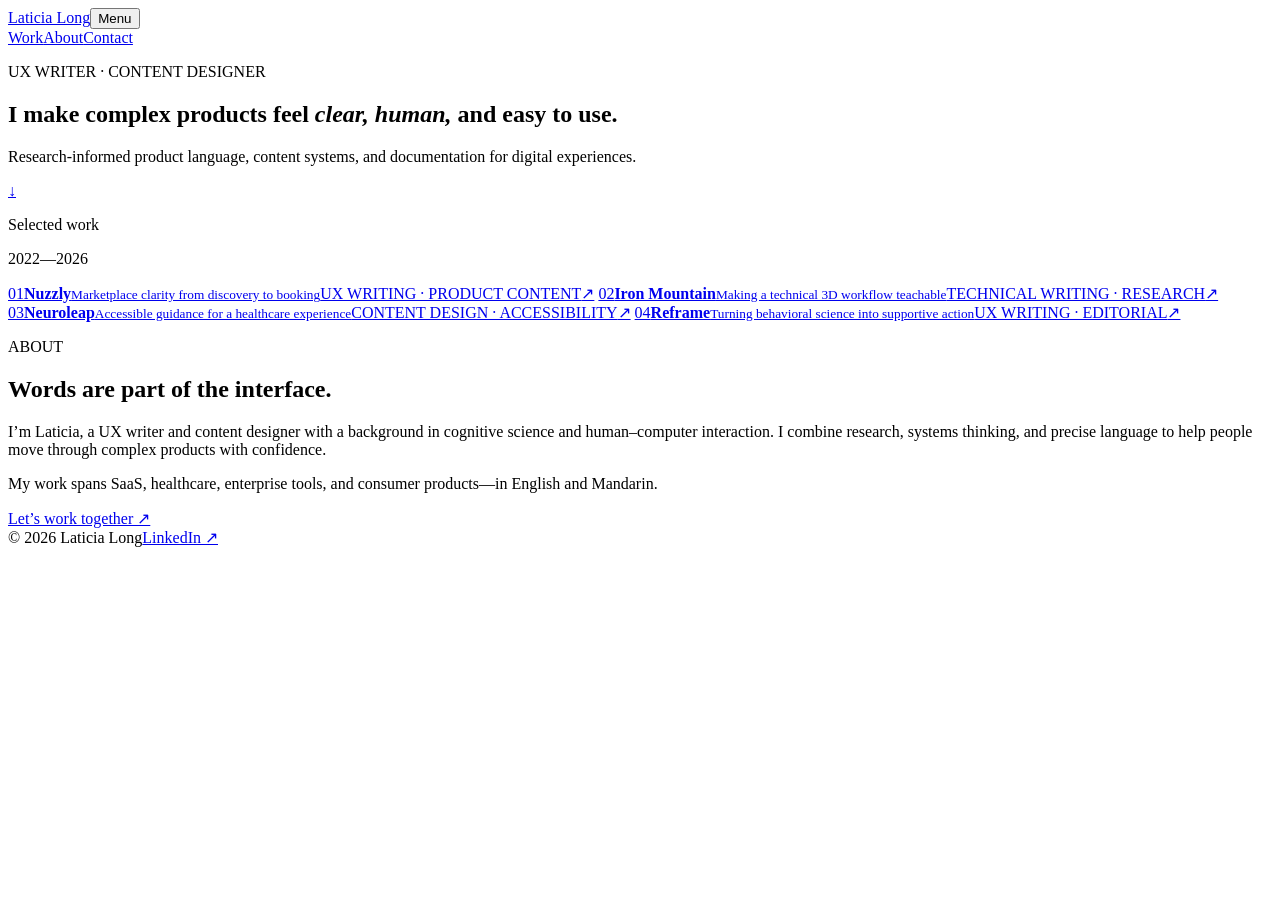
==== index.html @ d7cae29b "Initialize cream editorial UX writing portfolio" ====
<!doctype html>
<html lang="en"><head><meta charset="utf-8"><meta name="viewport" content="width=device-width,initial-scale=1"><meta name="description" content="Laticia Long is a UX writer and content designer creating clear, useful product experiences."><title>Laticia Long — UX Writer</title><link rel="stylesheet" href="assets/styles.css"><script defer src="assets/site.js"></script></head>
<body><header class="nav"><a class="wordmark" href="./">Laticia Long</a><button class="menu" aria-expanded="false" aria-controls="navlinks">Menu</button><nav id="navlinks"><a href="#work">Work</a><a href="#about">About</a><a href="mailto:laticia.long@gmail.com">Contact</a></nav></header>
<main>
<section class="hero"><p class="eyebrow">UX WRITER · CONTENT DESIGNER</p><h1>I make complex products feel <em>clear, human,</em> and easy to use.</h1><div class="hero-foot"><p>Research-informed product language, content systems, and documentation for digital experiences.</p><a class="round-link" href="#work" aria-label="View selected work">↓</a></div></section>
<section id="work" class="work"><div class="section-head"><p>Selected work</p><p>2022—2026</p></div>
<a class="project" href="nuzzly/"><span class="num">01</span><span><strong>Nuzzly</strong><small>Marketplace clarity from discovery to booking</small></span><span class="tags">UX WRITING · PRODUCT CONTENT</span><span class="arrow">↗</span></a>
<a class="project" href="iron-mountain/"><span class="num">02</span><span><strong>Iron Mountain</strong><small>Making a technical 3D workflow teachable</small></span><span class="tags">TECHNICAL WRITING · RESEARCH</span><span class="arrow">↗</span></a>
<a class="project" href="neuroleap/"><span class="num">03</span><span><strong>Neuroleap</strong><small>Accessible guidance for a healthcare experience</small></span><span class="tags">CONTENT DESIGN · ACCESSIBILITY</span><span class="arrow">↗</span></a>
<a class="project" href="reframe/"><span class="num">04</span><span><strong>Reframe</strong><small>Turning behavioral science into supportive action</small></span><span class="tags">UX WRITING · EDITORIAL</span><span class="arrow">↗</span></a>
</section>
<section id="about" class="about"><p class="eyebrow">ABOUT</p><div><h2>Words are part of the interface.</h2><p>I’m Laticia, a UX writer and content designer with a background in cognitive science and human–computer interaction. I combine research, systems thinking, and precise language to help people move through complex products with confidence.</p><p>My work spans SaaS, healthcare, enterprise tools, and consumer products—in English and Mandarin.</p><a class="text-link" href="mailto:laticia.long@gmail.com">Let’s work together ↗</a></div></section>
</main><footer><span>© 2026 Laticia Long</span><a href="https://www.linkedin.com/in/laticia-l/">LinkedIn ↗</a></footer></body></html>
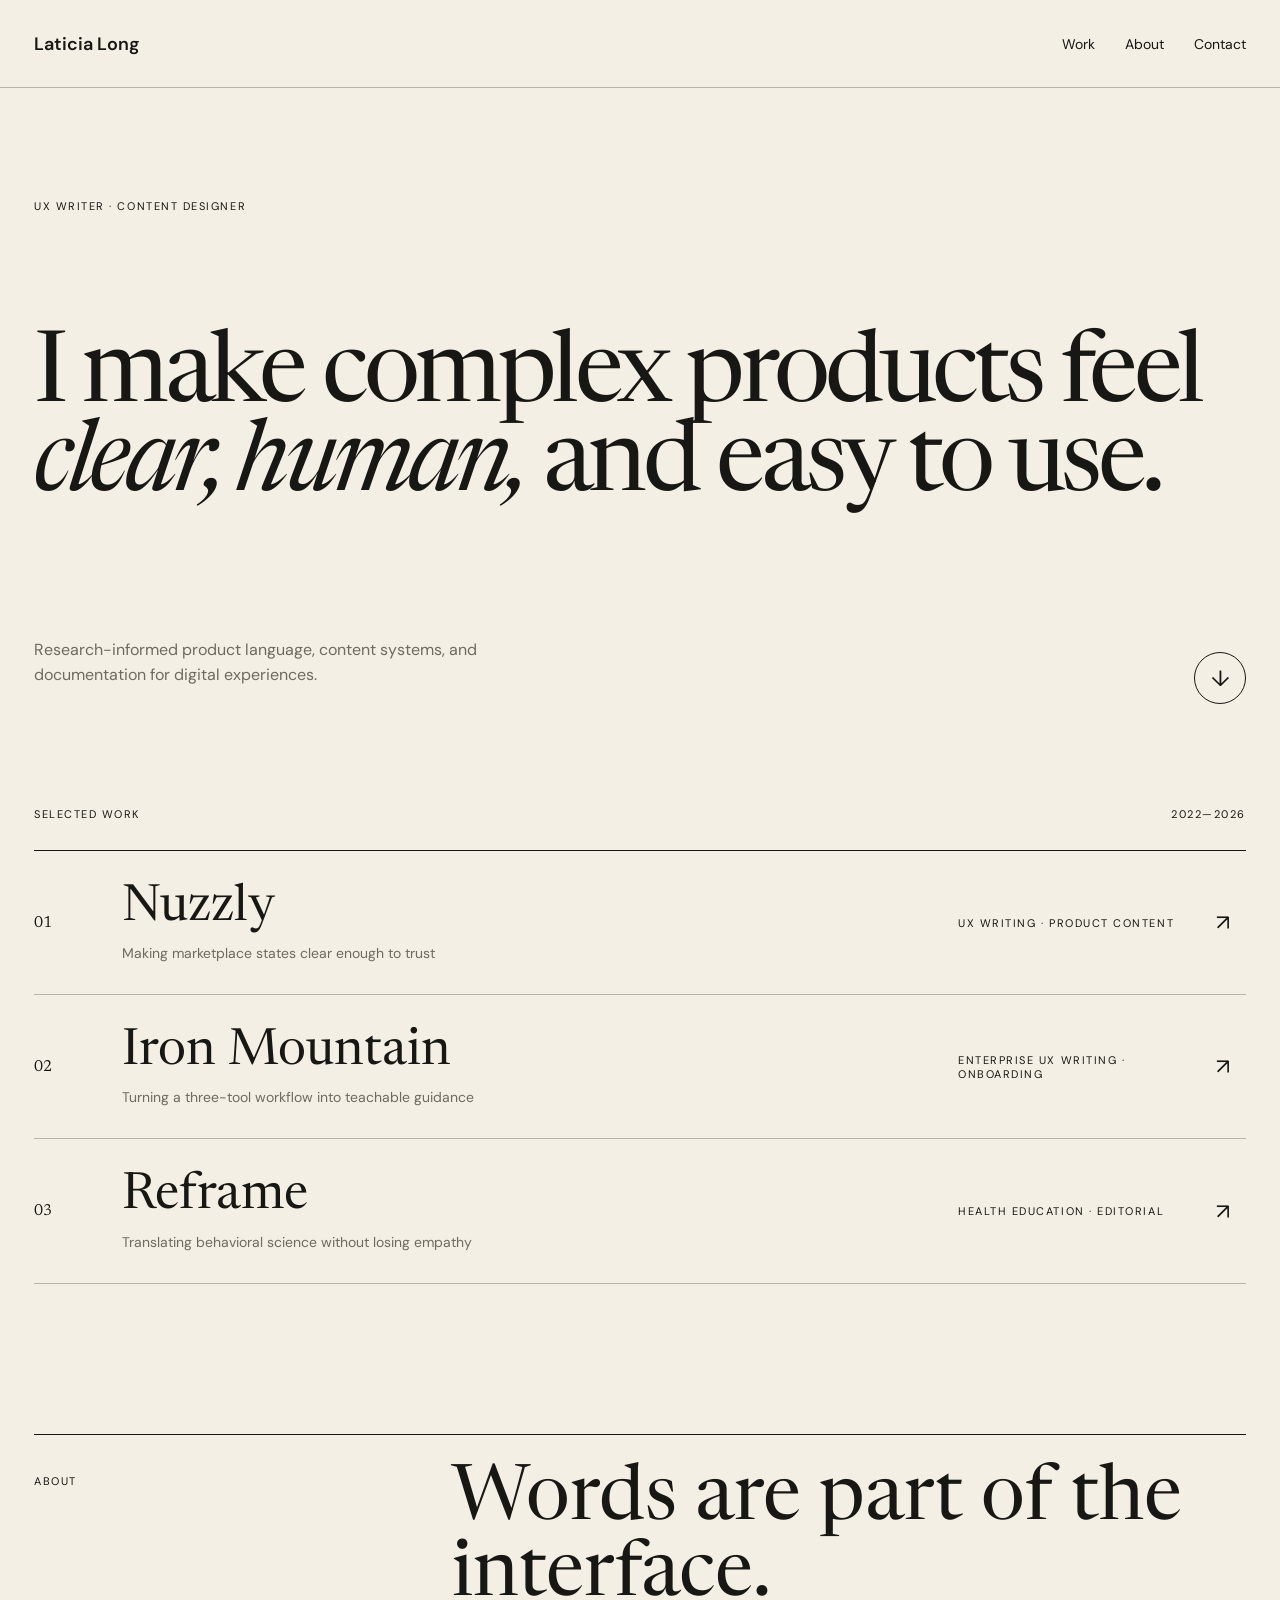
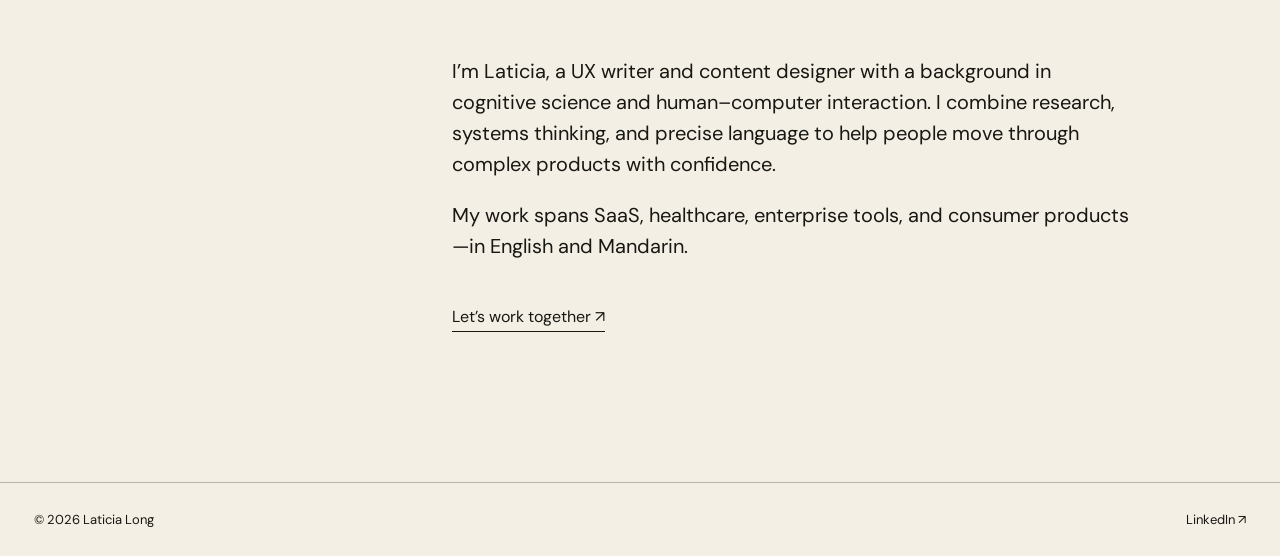
==== commit 74cb9958: "Remove Neuroleap and update selected work" ====
--- a/index.html
+++ b/index.html
@@ -1,13 +1,9 @@
 <!doctype html>
-<html lang="en"><head><meta charset="utf-8"><meta name="viewport" content="width=device-width,initial-scale=1"><meta name="description" content="Laticia Long is a UX writer and content designer creating clear, useful product experiences."><title>Laticia Long — UX Writer</title><link rel="stylesheet" href="assets/styles.css"><script defer src="assets/site.js"></script></head>
+<html lang="en"><head><meta charset="utf-8"><meta name="viewport" content="width=device-width,initial-scale=1"><meta name="description" content="Laticia Long is a UX writer and content designer creating clear, useful product experiences."><title>Laticia Long — UX Writer</title><link rel="stylesheet" href="assets/styles.css?v=6"><script defer src="assets/site.js"></script></head>
 <body><header class="nav"><a class="wordmark" href="./">Laticia Long</a><button class="menu" aria-expanded="false" aria-controls="navlinks">Menu</button><nav id="navlinks"><a href="#work">Work</a><a href="#about">About</a><a href="mailto:laticia.long@gmail.com">Contact</a></nav></header>
-<main>
-<section class="hero"><p class="eyebrow">UX WRITER · CONTENT DESIGNER</p><h1>I make complex products feel <em>clear, human,</em> and easy to use.</h1><div class="hero-foot"><p>Research-informed product language, content systems, and documentation for digital experiences.</p><a class="round-link" href="#work" aria-label="View selected work">↓</a></div></section>
+<main><section class="hero"><p class="eyebrow">UX WRITER · CONTENT DESIGNER</p><h1>I make complex products feel <em>clear, human,</em> and easy to use.</h1><div class="hero-foot"><p>Research-informed product language, content systems, and documentation for digital experiences.</p><a class="round-link" href="#work" aria-label="View selected work">↓</a></div></section>
 <section id="work" class="work"><div class="section-head"><p>Selected work</p><p>2022—2026</p></div>
-<a class="project" href="nuzzly/"><span class="num">01</span><span><strong>Nuzzly</strong><small>Marketplace clarity from discovery to booking</small></span><span class="tags">UX WRITING · PRODUCT CONTENT</span><span class="arrow">↗</span></a>
-<a class="project" href="iron-mountain/"><span class="num">02</span><span><strong>Iron Mountain</strong><small>Making a technical 3D workflow teachable</small></span><span class="tags">TECHNICAL WRITING · RESEARCH</span><span class="arrow">↗</span></a>
-<a class="project" href="neuroleap/"><span class="num">03</span><span><strong>Neuroleap</strong><small>Accessible guidance for a healthcare experience</small></span><span class="tags">CONTENT DESIGN · ACCESSIBILITY</span><span class="arrow">↗</span></a>
-<a class="project" href="reframe/"><span class="num">04</span><span><strong>Reframe</strong><small>Turning behavioral science into supportive action</small></span><span class="tags">UX WRITING · EDITORIAL</span><span class="arrow">↗</span></a>
-</section>
-<section id="about" class="about"><p class="eyebrow">ABOUT</p><div><h2>Words are part of the interface.</h2><p>I’m Laticia, a UX writer and content designer with a background in cognitive science and human–computer interaction. I combine research, systems thinking, and precise language to help people move through complex products with confidence.</p><p>My work spans SaaS, healthcare, enterprise tools, and consumer products—in English and Mandarin.</p><a class="text-link" href="mailto:laticia.long@gmail.com">Let’s work together ↗</a></div></section>
-</main><footer><span>© 2026 Laticia Long</span><a href="https://www.linkedin.com/in/laticia-l/">LinkedIn ↗</a></footer></body></html>+<a class="project" href="nuzzly/"><span class="num">01</span><span><strong>Nuzzly</strong><small>Making marketplace states clear enough to trust</small></span><span class="tags">UX WRITING · PRODUCT CONTENT</span><span class="arrow">↗</span></a>
+<a class="project" href="iron-mountain/"><span class="num">02</span><span><strong>Iron Mountain</strong><small>Turning a three-tool workflow into teachable guidance</small></span><span class="tags">ENTERPRISE UX WRITING · ONBOARDING</span><span class="arrow">↗</span></a>
+<a class="project" href="reframe/"><span class="num">03</span><span><strong>Reframe</strong><small>Translating behavioral science without losing empathy</small></span><span class="tags">HEALTH EDUCATION · EDITORIAL</span><span class="arrow">↗</span></a>
+</section><section id="about" class="about"><p class="eyebrow">ABOUT</p><div><h2>Words are part of the interface.</h2><p>I’m Laticia, a UX writer and content designer with a background in cognitive science and human–computer interaction. I combine research, systems thinking, and precise language to help people move through complex products with confidence.</p><p>My work spans SaaS, healthcare, enterprise tools, and consumer products—in English and Mandarin.</p><a class="text-link" href="mailto:laticia.long@gmail.com">Let’s work together ↗</a></div></section></main><footer><span>© 2026 Laticia Long</span><a href="https://www.linkedin.com/in/laticia-l/">LinkedIn ↗</a></footer></body></html>
--- a/assets/styles.css
+++ b/assets/styles.css
@@ -0,0 +1,25 @@
+@import url('https://fonts.googleapis.com/css2?family=DM+Sans:wght@400;500;600&family=Newsreader:ital,opsz,wght@0,6..72,400;1,6..72,400&display=swap');
+:root{--cream:#f4efe4;--ink:#171713;--muted:#6e6a61;--line:#bbb3a5;--paper:#fbf8f0;--coral:#e7654f;--max:1380px}
+*{box-sizing:border-box}html{scroll-behavior:smooth}body{margin:0;background:var(--cream);color:var(--ink);font-family:"DM Sans",sans-serif}a{color:inherit;text-decoration:none}.nav,main,footer{max-width:var(--max);margin:auto}.nav{height:88px;padding:0 34px;display:flex;align-items:center;justify-content:space-between;border-bottom:1px solid var(--line)}.wordmark{font-weight:600;font-size:18px}.nav nav{display:flex;gap:30px;font-size:14px}.nav a:hover,.text-link:hover{opacity:.55}.menu{display:none;border:0;background:none;font:inherit}.hero{padding:100px 34px 74px;min-height:690px;display:flex;flex-direction:column;justify-content:space-between}.eyebrow,.section-head,.meta dt,.tags{font-size:11px;letter-spacing:.14em;text-transform:uppercase}.hero h1{font:400 clamp(56px,7.7vw,118px)/.91 "Newsreader",serif;letter-spacing:-.045em;max-width:1200px;margin:50px 0}.hero h1 em{font-weight:400}.hero-foot{display:flex;align-items:end;justify-content:space-between}.hero-foot p{max-width:455px;line-height:1.55;color:var(--muted)}.round-link{width:52px;height:52px;border:1px solid var(--ink);border-radius:50%;display:grid;place-items:center;font-size:22px}.work{padding:0 34px}.section-head{display:flex;justify-content:space-between;border-bottom:1px solid var(--ink);padding:18px 0}.project{display:grid;grid-template-columns:70px 1fr 240px 30px;gap:18px;align-items:center;border-bottom:1px solid var(--line);padding:32px 0;transition:padding .25s,background .25s}.project:hover{padding-left:12px;background:rgba(255,255,255,.2)}.project strong{font:400 clamp(31px,4vw,54px)/1 "Newsreader",serif}.project small{display:block;color:var(--muted);margin-top:10px;font-size:14px}.num{font-family:"Newsreader",serif}.arrow{font-size:22px}.about{margin:150px 34px;display:grid;grid-template-columns:1fr 2.1fr;gap:40px;border-top:1px solid var(--ink);padding-top:28px}.about h2{font:400 clamp(42px,6vw,80px)/1 "Newsreader",serif;margin:0 0 40px}.about div p{max-width:680px;font-size:20px;line-height:1.55}.text-link{display:inline-block;border-bottom:1px solid;margin-top:24px;padding-bottom:4px}footer{margin-top:80px;padding:28px 34px;display:flex;justify-content:space-between;border-top:1px solid var(--line);font-size:13px}
+.case-hero{padding:88px 34px 70px}.back{font-size:13px}.case-hero h1{font:400 clamp(68px,10vw,145px)/.85 "Newsreader",serif;letter-spacing:-.05em;margin:100px 0 30px}.dek{font:400 clamp(25px,3.2vw,46px)/1.12 "Newsreader",serif;max-width:860px}.meta{display:grid;grid-template-columns:repeat(4,1fr);gap:25px;border-top:1px solid var(--ink);margin-top:80px;padding-top:20px}.meta dl{margin:0}.meta dd{margin:9px 0 0;color:var(--muted);line-height:1.45}.case-body{background:var(--paper);padding:100px max(34px,calc((100vw - 1100px)/2))}.story{display:grid;grid-template-columns:240px 1fr;gap:70px;padding:70px 0;border-top:1px solid var(--line)}.story:first-child{padding-top:0;border:0}.story h2{font:400 clamp(35px,4vw,56px)/1 "Newsreader",serif;margin:0}.copy{max-width:720px}.copy p,.copy li{font-size:18px;line-height:1.65}.copy h3{margin:35px 0 8px;font-size:13px;letter-spacing:.1em;text-transform:uppercase}.callout{margin:30px 0;padding:25px;border-left:3px solid var(--coral);background:var(--cream);font:400 25px/1.3 "Newsreader",serif}.outcomes{display:grid;grid-template-columns:repeat(3,1fr);gap:12px;margin-top:30px}.outcomes div{background:var(--cream);padding:24px}.outcomes strong{display:block;font:400 34px "Newsreader",serif}.next{display:flex;justify-content:space-between;align-items:center;padding:70px 34px;font:400 clamp(30px,5vw,65px) "Newsreader",serif}
+@media(max-width:760px){.nav{height:70px;padding:0 20px}.menu{display:block}.nav nav{display:none;position:absolute;top:70px;left:0;right:0;background:var(--cream);padding:24px 20px;border-bottom:1px solid;z-index:3}.nav nav.open{display:flex;flex-direction:column}.hero{padding:70px 20px 55px;min-height:620px}.hero h1{font-size:55px}.project{grid-template-columns:40px 1fr 24px;padding:25px 0}.project .tags{display:none}.work{padding:0 20px}.about{margin:100px 20px;grid-template-columns:1fr}.about div p{font-size:17px}.case-hero{padding:60px 20px}.case-hero h1{font-size:64px;margin:70px 0 25px}.meta{grid-template-columns:1fr 1fr}.case-body{padding:70px 20px}.story{grid-template-columns:1fr;gap:22px}.copy p,.copy li{font-size:16px}.outcomes{grid-template-columns:1fr}.next,footer{padding-left:20px;padding-right:20px}}
+.case-kicker{margin:72px 0 -70px;font-size:11px;letter-spacing:.14em;text-transform:uppercase;color:var(--coral)}
+.nuzzly-hero{background:linear-gradient(135deg,var(--cream) 0%,#f7e8df 100%)}
+.copy-pair{display:grid;grid-template-columns:1fr 1fr;gap:12px;margin:30px 0}
+.copy-pair>div,.pattern-list>div{padding:24px;background:var(--cream);border:1px solid var(--line)}
+.copy-pair .after{border-color:var(--coral)}
+.copy-pair strong,.pattern-list strong{display:block;font:400 25px/1.2 "Newsreader",serif;margin:14px 0 8px}
+.copy-pair p,.pattern-list p{font-size:14px;line-height:1.5;margin:0;color:var(--muted)}
+.copy-label{font-size:10px;letter-spacing:.13em;text-transform:uppercase}
+.copy-pair button{margin-top:18px;padding:11px 15px;border:0;border-radius:3px;background:var(--coral);color:white;font:600 12px "DM Sans",sans-serif}
+.steps{list-style:none;padding:0;margin:32px 0}.steps li{display:grid;grid-template-columns:170px 1fr;gap:20px;padding:18px 0;border-top:1px solid var(--line)}.steps span{color:var(--muted)}
+.pattern-list{display:grid;grid-template-columns:repeat(3,1fr);gap:12px;margin:30px 0}.pattern-list>div>span{font-size:10px;letter-spacing:.12em;text-transform:uppercase;color:var(--muted)}
+.checklist{list-style:none;padding:0}.checklist li{padding:15px 0 15px 30px;border-bottom:1px solid var(--line);position:relative}.checklist li:before{content:"✓";position:absolute;left:0;color:var(--coral)}
+.note{margin-top:28px!important;font-size:14px!important;color:var(--muted)}
+@media(max-width:760px){.case-kicker{margin:55px 0 -35px}.copy-pair,.pattern-list{grid-template-columns:1fr}.steps li{grid-template-columns:1fr;gap:7px}}
+/* Nuzzly writing-first case study */
+.writing-first{max-width:var(--max)}.writing-first img{display:block;width:100%;height:auto}.writing-intro,.writing-outcome{display:grid;grid-template-columns:170px 1fr;gap:50px;padding:110px max(34px,calc((100vw - 1160px)/2));background:var(--paper)}.writing-intro h2,.writing-outcome h2{font:400 clamp(42px,5vw,70px)/.98 "Newsreader",serif;margin:0 0 30px;max-width:850px}.writing-intro div>p,.writing-outcome div>p{max-width:720px;font-size:18px;line-height:1.65}.writing-story{padding:120px max(34px,calc((100vw - 1160px)/2));background:var(--paper);border-top:1px solid var(--line)}.writing-story:nth-of-type(odd){background:var(--cream)}.writing-story>header{display:grid;grid-template-columns:170px 1fr;gap:45px}.writing-story>header>span{font:400 25px "Newsreader",serif;color:var(--coral)}.writing-story header p{font-size:11px;letter-spacing:.14em;margin:5px 0 15px}.writing-story h2{font:400 clamp(42px,5vw,68px)/.98 "Newsreader",serif;margin:0;max-width:880px}.story-lead{max-width:720px;margin:38px 0 55px 215px;font-size:18px;line-height:1.65}.evidence-pair{display:grid;grid-template-columns:1fr 1fr;gap:22px;margin:30px 0 50px}.evidence-pair figure,.phone-pair figure{background:#eee5da;padding:20px}.evidence-pair figure:nth-child(2),.phone-pair figure:nth-child(2){background:#f3d8d1}.evidence-label{font-size:10px;letter-spacing:.12em;text-transform:uppercase;padding-bottom:14px}.after-label{color:#b43b2f}.evidence-pair img{aspect-ratio:1.3/1;object-fit:contain;background:#fff}.writing-first figcaption{display:flex;gap:18px;padding:17px 3px 0;font-size:13px;line-height:1.45}.writing-first figcaption b{min-width:max-content;text-transform:uppercase;letter-spacing:.09em;font-size:10px}.writing-first figcaption span{color:var(--muted)}.string-comparison{display:grid;grid-template-columns:1fr 1fr;gap:1px;background:var(--line);border:1px solid var(--line);margin-top:30px}.string-comparison>div{background:var(--paper);padding:30px}.string-comparison span,.rewrite-card>span,.governance-grid span{font-size:10px;letter-spacing:.12em;text-transform:uppercase;color:var(--coral)}.string-comparison s,.string-comparison strong{display:block;font:400 27px/1.2 "Newsreader",serif;margin:16px 0}.string-comparison strong{color:#a6372c}.string-comparison p{color:var(--muted);line-height:1.5}.phone-pair{display:grid;grid-template-columns:1fr 1fr;gap:25px;max-width:900px;margin:auto}.phone-pair img{max-height:720px;object-fit:contain}.microcopy-table{border-top:1px solid var(--ink);margin:45px 0 65px}.microcopy-table>div{display:grid;grid-template-columns:135px 1fr 1.2fr 1.35fr;gap:20px;padding:20px 5px;border-bottom:1px solid var(--line);align-items:start}.microcopy-table .table-head{font-size:10px;letter-spacing:.12em;text-transform:uppercase}.microcopy-table strong{color:#a6372c}.microcopy-table p{margin:0;color:var(--muted);font-size:14px;line-height:1.45}.single-evidence{max-width:980px;margin:40px auto;background:#eee5da;padding:26px}.single-evidence img{max-height:760px;object-fit:contain;background:#fff}.support-layout{display:grid;grid-template-columns:1fr 1fr;gap:35px;align-items:center;margin-top:55px}.support-layout figure{background:#eee5da;padding:22px}.support-layout img{max-height:650px;object-fit:contain}.rewrite-card{background:#f3d8d1;padding:45px}.rewrite-card blockquote{font:400 30px/1.25 "Newsreader",serif;margin:28px 0}.rewrite-card>strong{display:inline-block;background:var(--coral);color:#fff;padding:13px 16px;border-radius:3px}.rewrite-card p{line-height:1.55;color:var(--muted)}.dashboard-crop{overflow:hidden;background:#fff}.dashboard-crop img{transform:translateY(-2.5%);margin-bottom:-2.5%}.governance-grid{display:grid;grid-template-columns:1fr 1fr;gap:1px;background:var(--line);border:1px solid var(--line);margin-top:35px}.governance-grid>div{background:var(--paper);padding:28px}.governance-grid s,.governance-grid strong{display:block;font:400 24px/1.2 "Newsreader",serif;margin:14px 0}.governance-grid strong{color:#a6372c}.governance-grid p{color:var(--muted)}.secondary{background:#eee8dc!important}.compact-pair{margin-top:55px}.writing-outcome{border-top:1px solid var(--line)}
+@media(max-width:760px){.writing-intro,.writing-outcome,.writing-story{padding:75px 20px}.writing-intro,.writing-outcome,.writing-story>header{grid-template-columns:1fr;gap:22px}.story-lead{margin:28px 0 40px}.evidence-pair,.phone-pair,.string-comparison,.support-layout,.governance-grid{grid-template-columns:1fr}.microcopy-table>div{grid-template-columns:95px 1fr}.microcopy-table>div p{grid-column:2}.microcopy-table .table-head span:nth-child(n+3){display:none}.single-evidence{padding:15px}.rewrite-card{padding:28px}.writing-first figcaption{display:block}.writing-first figcaption b{display:block;margin-bottom:7px}}
+
+.copy-evolution{display:grid;grid-template-columns:1fr 36px 1fr 36px 1fr;gap:0;align-items:stretch;margin-top:42px}.evolution-step{border:1px solid var(--line);padding:28px;background:var(--paper)}.evolution-step span,.action-issue span{font-size:10px;letter-spacing:.12em;text-transform:uppercase;color:var(--coral)}.evolution-step strong{display:block;font:400 23px/1.25 "Newsreader",serif;margin:16px 0}.evolution-step p{color:var(--muted);line-height:1.5;font-size:14px}.recommended-step{background:#f3d8d1;border-color:#dc9283}.evolution-arrow{display:grid;place-items:center;font-size:24px;color:var(--coral)}.action-issue{display:grid;grid-template-columns:1fr 1fr;gap:1px;background:var(--line);border:1px solid var(--line);margin-top:28px}.action-issue>div{background:var(--paper);padding:28px}.action-issue s,.action-issue strong{display:block;font:400 25px/1.2 "Newsreader",serif;margin:15px 0}.action-issue strong{color:#a6372c}.action-issue p{color:var(--muted);line-height:1.5}
+@media(max-width:760px){.copy-evolution{grid-template-columns:1fr}.evolution-arrow{height:38px;transform:rotate(90deg)}.action-issue{grid-template-columns:1fr}}
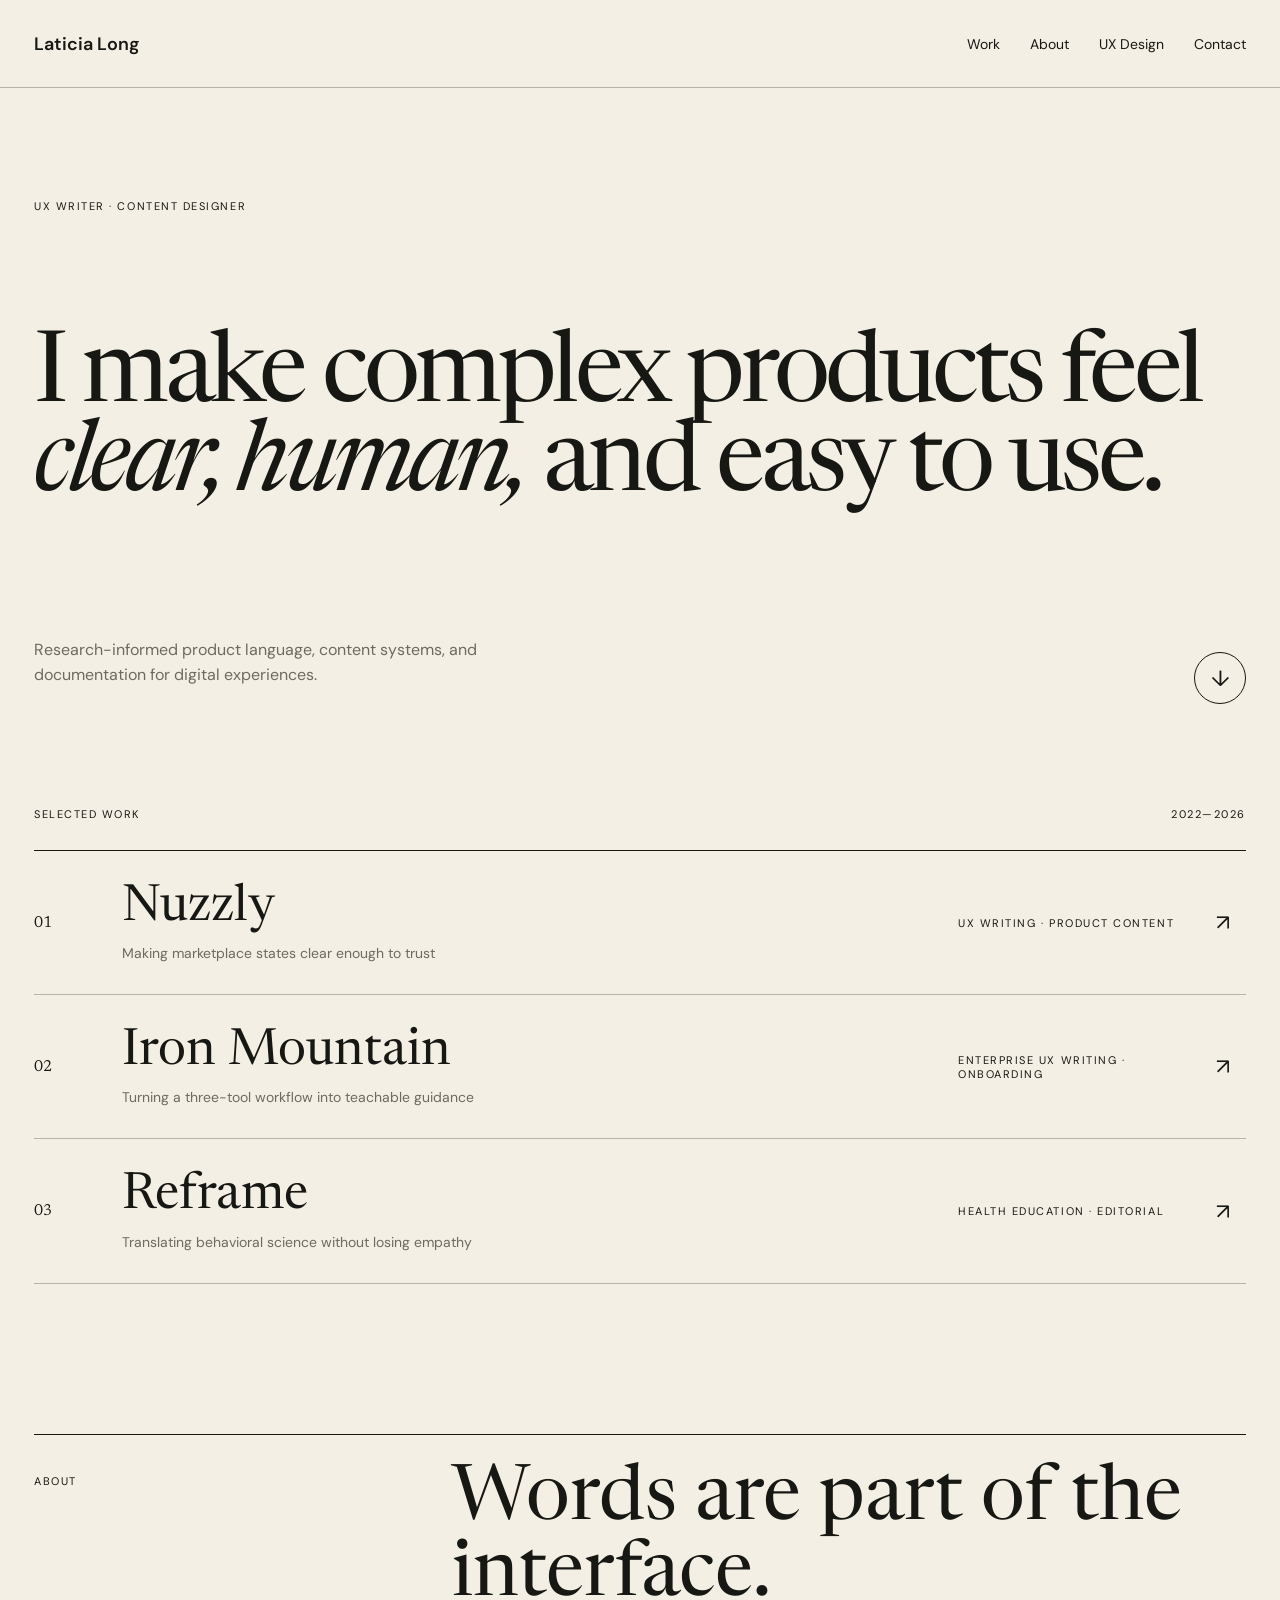
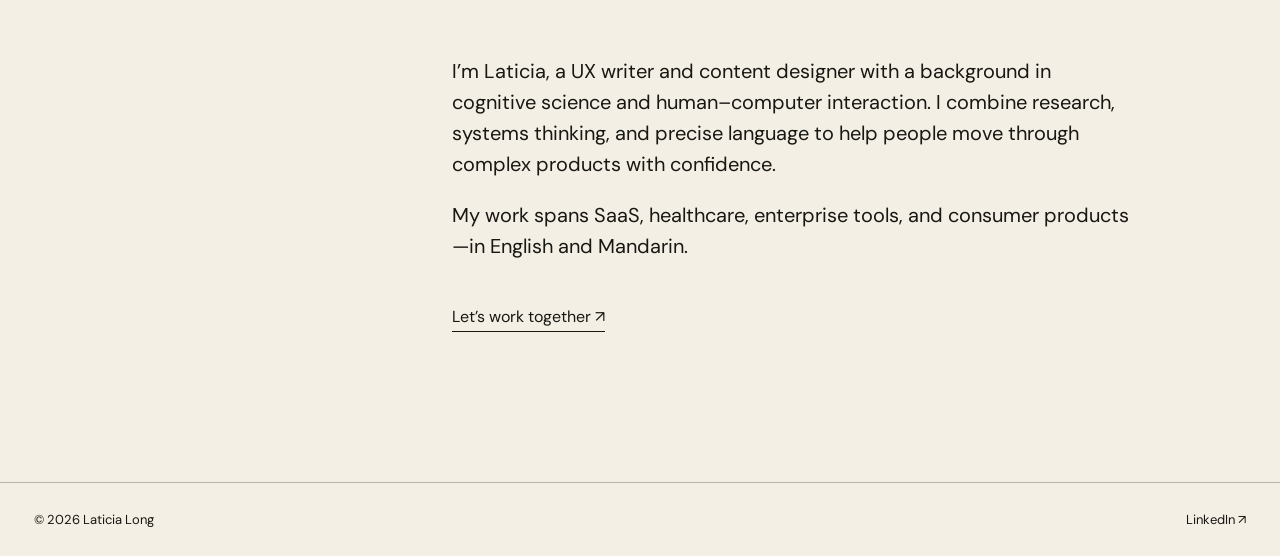
==== commit 43935287: "Link the UX design portfolio" ====
--- a/index.html
+++ b/index.html
@@ -1,6 +1,6 @@
 <!doctype html>
 <html lang="en"><head><meta charset="utf-8"><meta name="viewport" content="width=device-width,initial-scale=1"><meta name="description" content="Laticia Long is a UX writer and content designer creating clear, useful product experiences."><title>Laticia Long — UX Writer</title><link rel="stylesheet" href="assets/styles.css?v=6"><script defer src="assets/site.js"></script></head>
-<body><header class="nav"><a class="wordmark" href="./">Laticia Long</a><button class="menu" aria-expanded="false" aria-controls="navlinks">Menu</button><nav id="navlinks"><a href="#work">Work</a><a href="#about">About</a><a href="mailto:laticia.long@gmail.com">Contact</a></nav></header>
+<body><header class="nav"><a class="wordmark" href="./">Laticia Long</a><button class="menu" aria-expanded="false" aria-controls="navlinks">Menu</button><nav id="navlinks"><a href="#work">Work</a><a href="#about">About</a><a href="ux-design/">UX Design</a><a href="mailto:laticia.long@gmail.com">Contact</a></nav></header>
 <main><section class="hero"><p class="eyebrow">UX WRITER · CONTENT DESIGNER</p><h1>I make complex products feel <em>clear, human,</em> and easy to use.</h1><div class="hero-foot"><p>Research-informed product language, content systems, and documentation for digital experiences.</p><a class="round-link" href="#work" aria-label="View selected work">↓</a></div></section>
 <section id="work" class="work"><div class="section-head"><p>Selected work</p><p>2022—2026</p></div>
 <a class="project" href="nuzzly/"><span class="num">01</span><span><strong>Nuzzly</strong><small>Making marketplace states clear enough to trust</small></span><span class="tags">UX WRITING · PRODUCT CONTENT</span><span class="arrow">↗</span></a>
--- a/assets/styles.css
+++ b/assets/styles.css
@@ -23,3 +23,6 @@
 
 .copy-evolution{display:grid;grid-template-columns:1fr 36px 1fr 36px 1fr;gap:0;align-items:stretch;margin-top:42px}.evolution-step{border:1px solid var(--line);padding:28px;background:var(--paper)}.evolution-step span,.action-issue span{font-size:10px;letter-spacing:.12em;text-transform:uppercase;color:var(--coral)}.evolution-step strong{display:block;font:400 23px/1.25 "Newsreader",serif;margin:16px 0}.evolution-step p{color:var(--muted);line-height:1.5;font-size:14px}.recommended-step{background:#f3d8d1;border-color:#dc9283}.evolution-arrow{display:grid;place-items:center;font-size:24px;color:var(--coral)}.action-issue{display:grid;grid-template-columns:1fr 1fr;gap:1px;background:var(--line);border:1px solid var(--line);margin-top:28px}.action-issue>div{background:var(--paper);padding:28px}.action-issue s,.action-issue strong{display:block;font:400 25px/1.2 "Newsreader",serif;margin:15px 0}.action-issue strong{color:#a6372c}.action-issue p{color:var(--muted);line-height:1.5}
 @media(max-width:760px){.copy-evolution{grid-template-columns:1fr}.evolution-arrow{height:38px;transform:rotate(90deg)}.action-issue{grid-template-columns:1fr}}
+/* Iron Mountain + Reframe editorial cases */
+.editorial-intro,.editorial-outcome{display:grid;grid-template-columns:180px 1fr;gap:55px;padding:110px max(34px,calc((100vw - 1160px)/2));background:var(--paper)}.editorial-intro h2,.editorial-outcome h2{font:400 clamp(43px,5vw,72px)/.98 "Newsreader",serif;margin:0 0 30px;max-width:900px}.editorial-intro div>p,.editorial-outcome div>p{max-width:750px;font-size:18px;line-height:1.65}.artifact-band{padding:55px max(34px,calc((100vw - 1160px)/2));display:grid;grid-template-columns:1fr 45px 1fr 45px 1fr;align-items:center;background:#24312d;color:#fff}.artifact-band>div{display:grid;gap:8px}.artifact-band span{font-size:10px;letter-spacing:.13em;color:#f0a18e}.artifact-band strong{font:400 30px "Newsreader",serif}.artifact-band small{color:#b9c2bf}.artifact-band i{text-align:center;font-style:normal;color:#f0a18e}.editorial-story{padding:115px max(34px,calc((100vw - 1160px)/2));background:var(--paper);border-top:1px solid var(--line)}.editorial-story:nth-of-type(even){background:var(--cream)}.editorial-story>header{display:grid;grid-template-columns:180px 1fr;gap:55px}.editorial-story>header>span{font:400 24px "Newsreader",serif;color:var(--coral)}.editorial-story header p{font-size:11px;letter-spacing:.14em;margin:4px 0 15px}.editorial-story h2{font:400 clamp(42px,5vw,68px)/.98 "Newsreader",serif;margin:0;max-width:880px}.story-copy{max-width:760px;margin:42px 0 0 235px}.story-copy>p{font-size:18px;line-height:1.65}.principle{margin-top:35px;border-left:3px solid var(--coral);padding:22px 25px;background:#efe5d8;font:400 25px/1.35 "Newsreader",serif}.doc-spread{display:grid;grid-template-columns:1fr 1fr;gap:24px;margin-top:55px;background:#d8d0c4;padding:35px}.doc-spread article{background:#fff;padding:38px;box-shadow:0 12px 35px rgba(0,0,0,.08)}.doc-spread article>span{font-size:10px;letter-spacing:.14em;color:var(--coral)}.doc-spread h3{font:400 32px/1.05 "Newsreader",serif}.doc-spread article>p,.doc-spread aside p{line-height:1.55;color:var(--muted)}.doc-shot{height:170px;background:#eceae5;margin:28px 0;padding:22px;display:flex;flex-direction:column;justify-content:space-between}.doc-shot i{font-style:normal;color:#777}.doc-spread aside{border-top:2px solid var(--coral);padding-top:16px}.anatomy,.format-grid,.metric-row{display:grid;grid-template-columns:repeat(3,1fr);gap:1px;background:var(--line);border:1px solid var(--line);margin-top:28px}.anatomy>div,.format-grid>div,.metric-row>div{background:var(--paper);padding:26px}.anatomy p{color:var(--muted);line-height:1.5}.format-grid{grid-template-columns:1fr 1fr}.format-grid span{font-size:10px;letter-spacing:.13em;text-transform:uppercase;color:var(--coral)}.format-grid strong{display:block;font:400 27px "Newsreader",serif;margin-top:15px}.metric-row strong{display:block;font:400 42px "Newsreader",serif;color:var(--coral)}.metric-row span{color:var(--muted)}.reframe-hero{background:linear-gradient(140deg,var(--cream),#e9e5d6)}.article-hero{padding:85px max(34px,calc((100vw - 1160px)/2));display:grid;grid-template-columns:2fr 1fr;gap:70px;background:#2c3a35;color:#fff}.article-hero span,.safety-card span{font-size:10px;letter-spacing:.14em;color:#f0a18e}.article-hero h2{font:400 clamp(40px,5vw,67px)/.98 "Newsreader",serif;margin:25px 0}.article-hero p{color:#c8d0cd;line-height:1.6;max-width:700px}.article-hero aside{border-left:1px solid #66726e;padding-left:35px;display:flex;flex-direction:column;gap:16px}.article-hero aside b{font:400 25px "Newsreader",serif}.article-quote{font:400 clamp(26px,3vw,40px)/1.27 "Newsreader",serif;margin:38px 0;padding:35px;background:#efe5d8}.annotation{display:grid;grid-template-columns:130px 1fr;gap:25px;border-top:1px solid var(--line);padding-top:22px}.annotation p{margin:0;color:var(--muted);line-height:1.55}.concept-visual{display:grid;grid-template-columns:repeat(3,1fr);gap:18px;margin-top:55px}.concept-visual>div{background:#2c3a35;color:#fff;padding:32px}.concept-visual span{font-size:10px;letter-spacing:.13em;color:#f0a18e}.concept-visual i{display:block;height:70px;border-bottom:2px solid #f0a18e;margin:5px 0 22px;transform:skewY(-8deg)}.concept-visual .adapt i{transform:skewY(8deg)}.concept-visual .relief i{transform:none}.concept-visual strong{font:400 26px "Newsreader",serif}.tone-pair{display:grid;grid-template-columns:1fr 1fr;gap:1px;background:var(--line);border:1px solid var(--line);margin-top:55px}.tone-pair>div{padding:35px;background:var(--paper)}.tone-pair>div:last-child{background:#e4eadf}.tone-pair span{font-size:10px;letter-spacing:.14em;color:var(--coral)}.tone-pair strong{display:block;font:400 30px/1.15 "Newsreader",serif;margin:18px 0}.tone-pair p{color:var(--muted)}.safety-card{margin-top:55px;padding:40px;background:#2c3a35;color:#fff}.safety-card strong{display:block;font:400 clamp(25px,3vw,38px)/1.3 "Newsreader",serif;margin:22px 0}.safety-card p{color:#c8d0cd}.action-list{margin-top:25px;border-top:1px solid var(--line)}.action-list>div{display:grid;grid-template-columns:70px 1fr;padding:20px 5px;border-bottom:1px solid var(--line)}.action-list span{color:var(--coral)}.finale{font-size:clamp(34px,4vw,55px);background:#e4eadf}
+@media(max-width:760px){.editorial-intro,.editorial-outcome,.editorial-story{padding:75px 20px}.editorial-intro,.editorial-outcome,.editorial-story>header{grid-template-columns:1fr;gap:22px}.artifact-band{padding:40px 20px;grid-template-columns:1fr;gap:18px}.artifact-band i{text-align:left;transform:rotate(90deg);width:20px}.story-copy{margin:30px 0 0}.doc-spread,.article-hero,.concept-visual,.tone-pair{grid-template-columns:1fr}.doc-spread{padding:18px}.article-hero{padding:65px 20px}.article-hero aside{border-left:0;border-top:1px solid #66726e;padding:25px 0 0}.anatomy,.metric-row{grid-template-columns:1fr}.annotation{grid-template-columns:1fr;gap:8px}}
